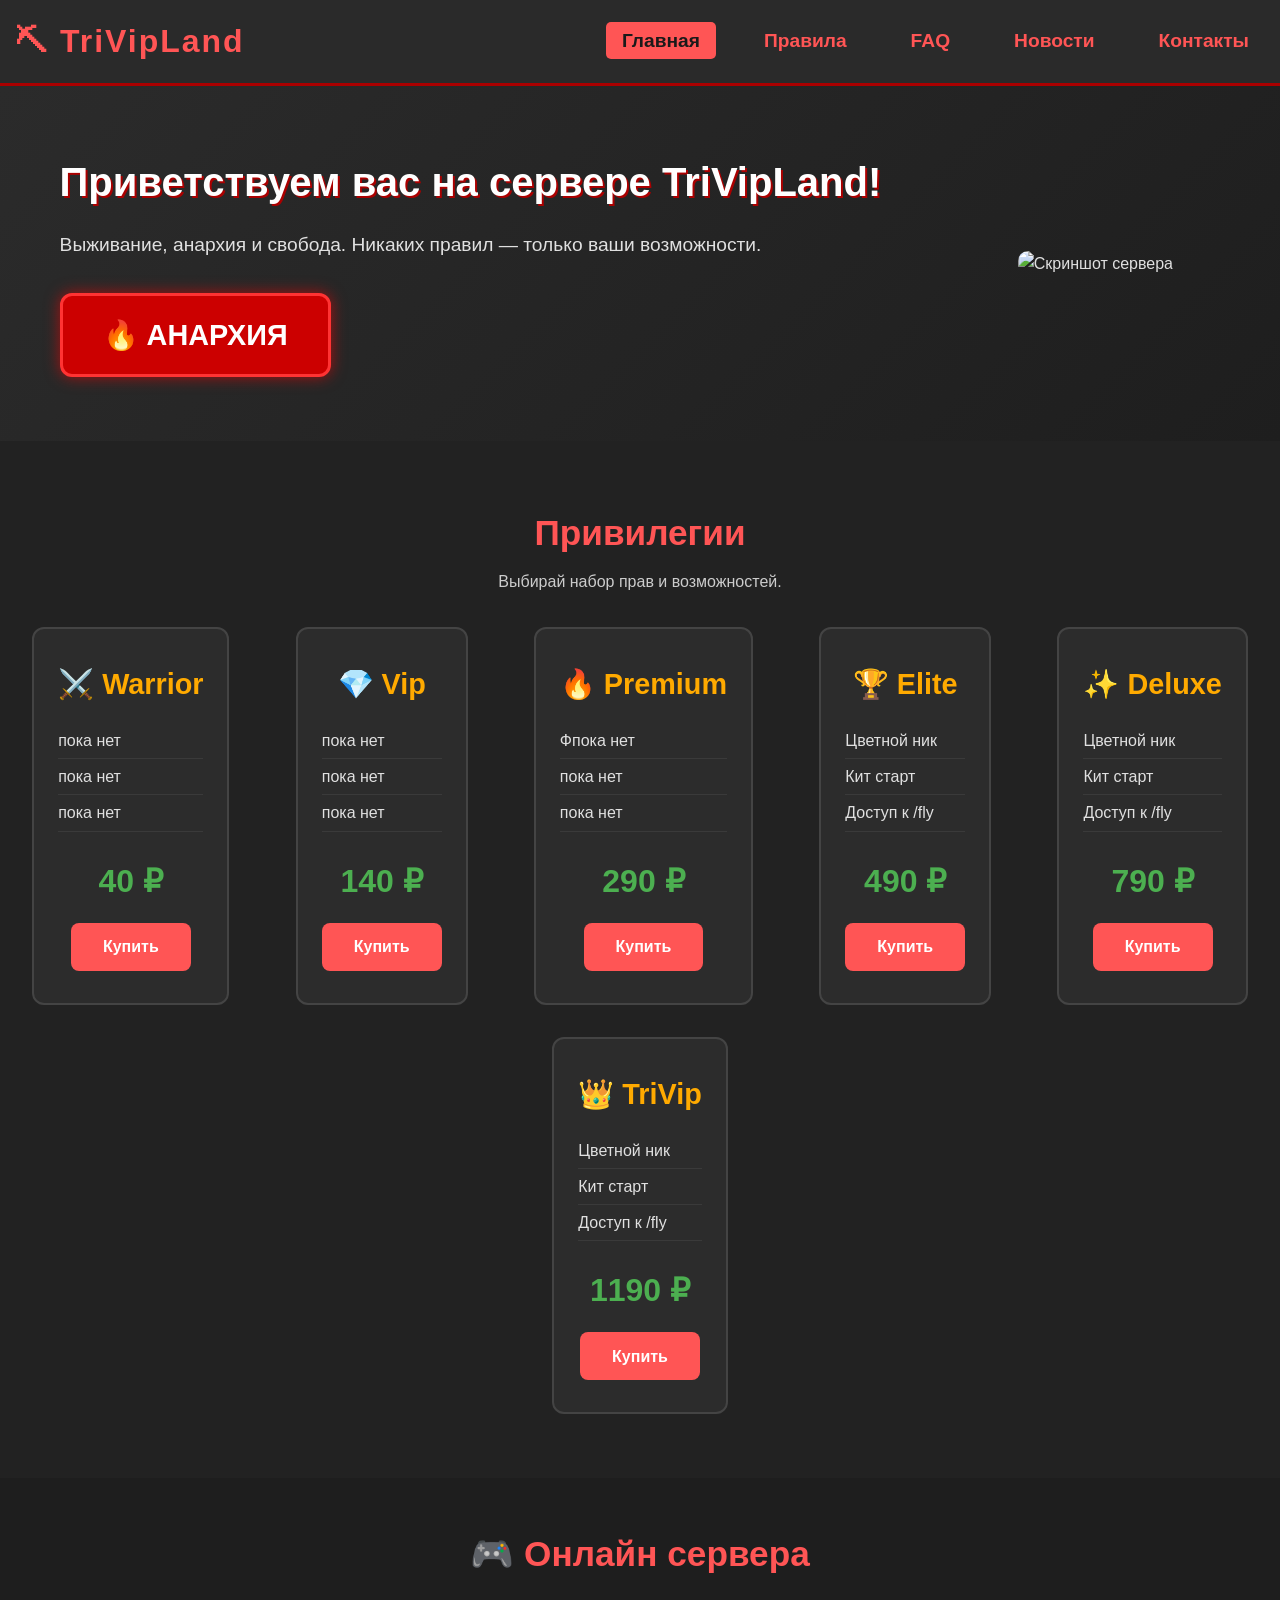
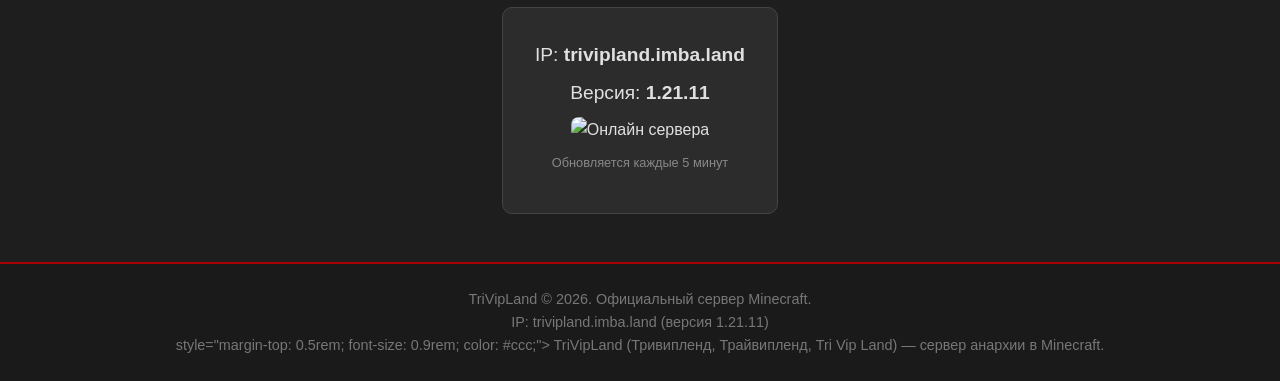
==== index.html @ c1454824 "Add files via upload" ====
<!DOCTYPE html>
<html lang="ru">
<head>
    <meta charset="UTF-8">
    <meta name="viewport" content="width=device-width, initial-scale=1.0">
    <title>TriVipLand (Тривипленд) — Анархия Minecraft сервер 1.20+</title>
    <meta name="description" content="TriVipLand (Тривипленд, Трайвипленд, Tri Vip Land) — анархичный сервер Minecraft. Выживание без правил, PvP, привилегии. IP: play.trivipland.ru.">
    <meta name="keywords" content="тривипленд, трайвипленд, tri vipland, tri vipland анархия, майнкрафт сервер анархия, trivipland, тривипленд сервер, minecraft anarchy server">
    <link rel="stylesheet" href="css/style.css">
</head>
<body>
    <header class="header">
        <div class="logo">
            <h1>⛏ TriVipLand</h1>
        </div>
        <nav class="nav">
            <ul>
                <li><a href="index.html" class="active">Главная</a></li>
                 <li><a href="rules.html">Правила</a></li>
                 <li><a href="faq.html">FAQ</a></li>
                <li><a href="news.html">Новости</a></li>
                <li><a href="contacts.html">Контакты</a></li>
            </ul>
        </nav>
    </header>

    <main>
        <section class="hero">
            <div class="hero-content">
                <h2>Приветствуем вас на сервере TriVipLand!</h2>
                <p>Выживание, анархия и свобода. Никаких правил — только ваши возможности.</p>
                <a href="#privileges" class="btn-anarchy">🔥 Анархия</a>
            </div>
            <div class="hero-image">
                <img src="images/Снимок экрана (6).png" alt="Скриншот сервера" style="max-width: 400px; width: 100%; border-radius: 10px;">
            </div>
        </section>

        <section id="privileges" class="privileges">
            <h2>Привилегии</h2>
            <p class="section-desc">Выбирай набор прав и возможностей.</p>
            <div class="cards">
                <div class="card">
                    <h3>⚔️ Warrior</h3>
                    <ul>
                        <li>пока нет</li>
                        <li>пока нет</li>
                        <li>пока нет</li>
                    </ul>
                    <p class="price">40 ₽</p>
                    <a href="#" class="btn-buy">Купить</a>
                </div>
                <div class="card">
                    <h3>💎 Vip</h3>
                    <ul>
                        <li>пока нет</li>
                        <li>пока нет</li>
                        <li>пока нет</li>
                    </ul>
                    <p class="price">140 ₽</p>
                    <a href="#" class="btn-buy">Купить</a>
                </div>
                <div class="card">
                    <h3>🔥 Premium</h3>
                    <ul>
                        <li>Фпока нет</li>
                        <li>пока нет</li>
                        <li>пока нет</li>
                    </ul>
                    <p class="price">290 ₽</p>
                    <a href="#" class="btn-buy">Купить</a>
                </div>
                <div class="card">
                <h3>🏆 Elite</h3>
                <ul>
                    <li>Цветной ник</li>
                    <li>Кит старт</li>
                    <li>Доступ к /fly</li>
                </ul>
                 <p class="price">490 ₽</p>
                 <a href="https://easydonate.ru/ТВОЙ-МАГАЗИН?product=vip" class="btn-buy">Купить</a>
            </div>
                <div class="card">
                    <h3>✨ Deluxe</h3>
                    <ul>
                        <li>Цветной ник</li>
                        <li>Кит старт</li>
                        <li>Доступ к /fly</li>
                    </ul>
                    <p class="price">790 ₽</p>
                    <a href="https://easydonate.ru/ТВОЙ-МАГАЗИН?product=vip" class="btn-buy">Купить</a>
            </div>
                <div class="card">
                    <h3>👑 TriVip</h3>
                    <ul>
                        <li>Цветной ник</li>
                        <li>Кит старт</li>
                        <li>Доступ к /fly</li>
                     </ul>
                    <p class="price">1190 ₽</p>
                    <a href="https://easydonate.ru/ТВОЙ-МАГАЗИН?product=vip" class="btn-buy">Купить</a>
                </div>
            </div>
        </section>
    </main>
    <!-- ===== ОНЛАЙН СЕРВЕРА ===== -->
<section class="online-section">
    <h2>🎮 Онлайн сервера</h2>
    <div class="online-card">
        <p>IP: <strong>trivipland.imba.land</strong></p>
        <p>Версия: <strong>1.21.11</strong></p>
        <!-- Замени IP на свой, если другой -->
        <img src="https://mcapi.us/server/image?ip=trivipland.imba.land&theme=dark" 
             alt="Онлайн сервера" 
             style="max-width: 100%; border-radius: 8px;">
        <p style="margin-top: 10px; font-size: 0.8rem; color: #888;">Обновляется каждые 5 минут</p>
    </div>
</section>
    <footer class="footer">
        <p>TriVipLand © 2026. Официальный сервер Minecraft.</p>
        <p>IP: trivipland.imba.land (версия 1.21.11)</p>
        </p> style="margin-top: 0.5rem; font-size: 0.9rem; color: #ccc;">
    TriVipLand (Тривипленд, Трайвипленд, Tri Vip Land) — сервер анархии в Minecraft. </p>
    </footer>

    <script src="js/script.js"></script>
</body>
</html>
---- css/style.css ----
* {
    margin: 0;
    padding: 0;
    box-sizing: border-box;
}

body {
    font-family: 'Segoe UI', Tahoma, Geneva, Verdana, sans-serif;
    background-color: #1a1a1a;
    color: #e0e0e0;
    line-height: 1.6;
}

a {
    color: #ff5555;
    text-decoration: none;
}

/* Шапка */
.header {
    background-color: #2a2a2a;
    padding: 1rem 2rem;
    display: flex;
    justify-content: space-between;
    align-items: center;
    border-bottom: 3px solid #aa0000;
}

.logo h1 {
    font-size: 2rem;
    color: #ff5555;
    letter-spacing: 2px;
}

.nav ul {
    list-style: none;
    display: flex;
    gap: 2rem;
}

.nav a {
    font-weight: bold;
    font-size: 1.2rem;
    padding: 0.5rem 1rem;
    border-radius: 5px;
    transition: background 0.3s;
}

.nav a.active,
.nav a:hover {
    background-color: #ff5555;
    color: #1a1a1a;
}

/* Главный экран */
.hero {
    display: flex;
    align-items: center;
    justify-content: space-around;
    padding: 4rem 2rem;
    background: linear-gradient(135deg, #2b2b2b, #1e1e1e);
    flex-wrap: wrap;
}

.hero-content {
    max-width: 600px;
}

.hero-content h2 {
    font-size: 2.5rem;
    color: #ffffff;
    margin-bottom: 1rem;
    text-shadow: 2px 2px 0 #aa0000;
}

.hero-content p {
    font-size: 1.2rem;
    margin-bottom: 2rem;
}

/* Кнопка Анархия */
.btn-anarchy {
    display: inline-block;
    background-color: #cc0000;
    color: #fff;
    font-size: 1.8rem;
    font-weight: bold;
    padding: 1rem 2.5rem;
    border: 3px solid #ff3333;
    border-radius: 12px;
    text-transform: uppercase;
    transition: 0.3s;
    box-shadow: 0 0 15px rgba(255, 0, 0, 0.6);
}

.btn-anarchy:hover {
    background-color: #ff0000;
    transform: scale(1.05);
    box-shadow: 0 0 30px rgba(255, 0, 0, 0.9);
}

.hero-image {
    min-width: 250px;
    text-align: center;
}

.placeholder-image {
    width: 300px;
    height: 200px;
    background-color: #333;
    border: 2px dashed #555;
    display: flex;
    align-items: center;
    justify-content: center;
    color: #aaa;
}

/* Привилегии */
.privileges {
    padding: 4rem 2rem;
    background-color: #222;
    text-align: center;
}

.privileges h2 {
    font-size: 2.2rem;
    color: #ff5555;
    margin-bottom: 0.5rem;
}

.section-desc {
    margin-bottom: 2rem;
    color: #ccc;
}

.cards {
    display: flex;
    justify-content: center;
    gap: 2rem;
    flex-wrap: wrap;
}

.card {
    background: #2c2c2c;
    border: 2px solid #444;
    border-radius: 12px;
    padding: 2rem 1.5rem;
    width: 250px;
    text-align: center;
    transition: transform 0.3s, border-color 0.3s;
}

.card:hover {
    transform: translateY(-5px);
    border-color: #ff5555;
}

.card h3 {
    font-size: 1.8rem;
    margin-bottom: 1rem;
    color: #ffaa00;
}

.card ul {
    list-style: none;
    text-align: left;
    margin-bottom: 1.5rem;
}

.card li {
    padding: 0.3rem 0;
    border-bottom: 1px solid #3a3a3a;
}

.price {
    font-size: 2rem;
    font-weight: bold;
    color: #4caf50;
    margin: 1rem 0;
}

.btn-buy {
    background: #ff5555;
    color: white;
    padding: 0.7rem 2rem;
    border-radius: 8px;
    display: inline-block;
    font-weight: bold;
    transition: background 0.3s;
}

.btn-buy:hover {
    background: #ff3333;
}

/* Подвал */
.footer {
    background-color: #1a1a1a;
    text-align: center;
    padding: 1.5rem;
    border-top: 2px solid #aa0000;
    font-size: 0.9rem;
    color: #777;
}
/* ===== ОНЛАЙН ===== */
.online-section {
    padding: 3rem 2rem;
    background-color: #1e1e1e;
    text-align: center;
}

.online-section h2 {
    color: #ff5555;
    font-size: 2.2rem;
    margin-bottom: 1.5rem;
}

.online-card {
    display: inline-block;
    background: #2c2c2c;
    padding: 2rem;
    border-radius: 10px;
    border: 1px solid #444;
}

.online-card p {
    font-size: 1.2rem;
    margin-bottom: 0.5rem;
}
/* ===== ПРАВИЛА ===== */
.rules-section {
    padding: 3rem 2rem;
    background-color: #1e1e1e;
    text-align: center;
}

.rules-section h2 {
    color: #ff5555;
    font-size: 2.2rem;
    margin-bottom: 1.5rem;
}

.rules-list {
    max-width: 600px;
    margin: 0 auto;
    background: #2c2c2c;
    border-radius: 10px;
    padding: 2rem;
    text-align: left;
}

.rules-list ol {
    padding-left: 1.5rem;
}

.rules-list li {
    padding: 0.5rem 0;
    color: #e0e0e0;
    font-size: 1.1rem;
    border-bottom: 1px solid #3a3a3a;
}

.rules-list li:last-child {
    border-bottom: none;
}
/* ========== АДАПТИВНОСТЬ ДЛЯ МОБИЛЬНЫХ ========== */

/* Планшеты и маленькие ноутбуки (ширина меньше 900px) */
@media screen and (max-width: 900px) {
    .header {
        flex-direction: column;
        gap: 1rem;
        padding: 1rem;
    }

    .nav ul {
        flex-wrap: wrap;
        justify-content: center;
        gap: 1rem;
    }

    .hero {
        flex-direction: column;
        text-align: center;
        padding: 2rem 1rem;
    }

    .hero-content h2 {
        font-size: 2rem;
    }

    .btn-anarchy {
        font-size: 1.4rem;
        padding: 0.8rem 1.5rem;
    }

    .cards {
        gap: 1rem;
    }

    .card {
        width: 90%;
        max-width: 350px;
    }
}

/* Телефоны (ширина меньше 600px) */
@media screen and (max-width: 600px) {
    .logo h1 {
        font-size: 1.5rem;
    }

    .nav a {
        font-size: 1rem;
        padding: 0.4rem 0.8rem;
    }

    .hero-content h2 {
        font-size: 1.7rem;
    }

    .hero-content p {
        font-size: 1rem;
    }

    .btn-anarchy {
        font-size: 1.2rem;
        padding: 0.7rem 1.2rem;
    }

    .privileges {
        padding: 2rem 1rem;
    }

    .privileges h2 {
        font-size: 1.8rem;
    }

    .card h3 {
        font-size: 1.5rem;
    }

    .price {
        font-size: 1.5rem;
    }

    /* Шаги "Как начать" и другие блоки — вертикально */
    .step {
        flex-direction: column;
        align-items: flex-start;
    }

    /* Команды — текст не слипается */
    .command-row {
        flex-direction: column;
        align-items: flex-start;
        gap: 0.3rem;
    }

    /* Подвал */
    .footer {
        padding: 1rem;
        font-size: 0.8rem;
    }
}
/* ========== ЭКСТРЕННЫЙ ФИКС ОТ СЪЕЗЖАНИЯ ========== */
html, body {
    overflow-x: hidden;
    width: 100%;
}

.header, .hero, .privileges, .commands-section, .rules-section, .start-section, .online-section, .footer, .contacts-section, .faq-section, .news-section {
    max-width: 100vw;
    padding-left: 15px;
    padding-right: 15px;
    box-sizing: border-box;
}

/* Карточки привилегий */
.cards {
    justify-content: center;
}

.card {
    width: auto;
    max-width: 320px;
    margin: 0 auto;
}

/* Таблица команд — чтобы не вылезала */
.commands-table {
    width: 100%;
    max-width: 100%;
}

.command-row {
    flex-wrap: wrap;
    word-break: break-word;
}

/* Кнопка Анархия */
.btn-anarchy {
    white-space: normal;
    display: inline-block;
    max-width: 90vw;
}

/* Шапка — меню не разбегается */
.nav ul {
    flex-wrap: wrap;
    justify-content: center;
}

/* Изображения не вылезают */
img {
    max-width: 100%;
    height: auto;
}

/* Убираем боковые отступы у body на маленьких экранах */
body {
    margin: 0;
    padding: 0;
}
/* ===== СБРОС СЪЕЗЖАНИЯ (ДОБАВИТЬ В КОНЕЦ) ===== */
* {
    box-sizing: border-box;
}

html, body {
    overflow-x: hidden;
    width: 100%;
    margin: 0;
    padding: 0;
}

header, main, footer, section, .hero, .privileges, .cards, .card,
.commands-section, .rules-section, .start-section, .online-section,
.contacts-section, .faq-section, .news-section, .commands-table,
.rules-list, .steps, .step, .footer, .hero-content, .hero-image,
.contact-card, .faq-item, .news-article {
    max-width: 100%;
}

img, video, iframe, .placeholder-image {
    max-width: 100%;
    height: auto;
}

.nav ul {
    flex-wrap: wrap;
    justify-content: center;
    padding: 0;
}

.btn-anarchy {
    white-space: normal;
    word-break: break-word;
}

.card {
    width: auto;
    flex: 0 1 auto;
    max-width: 320px;
}

.command-row, .step {
    flex-wrap: wrap;
}
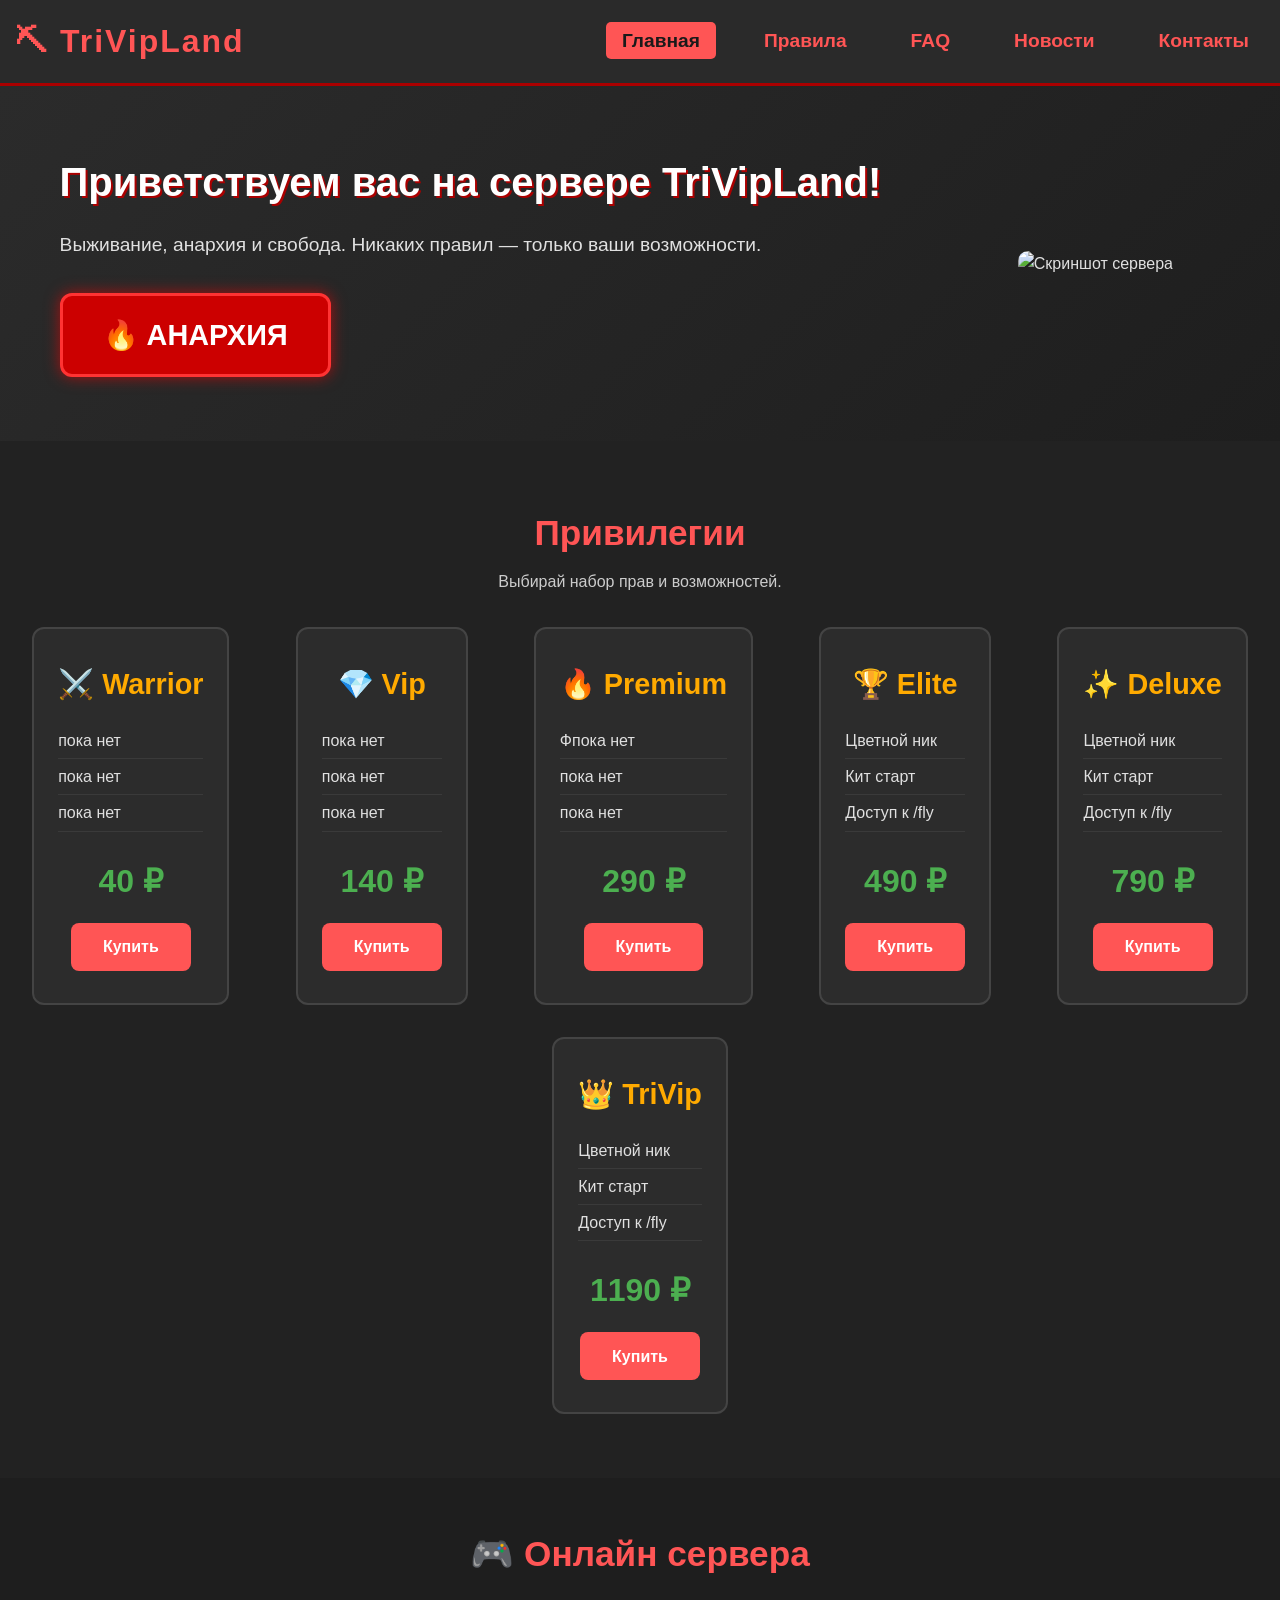
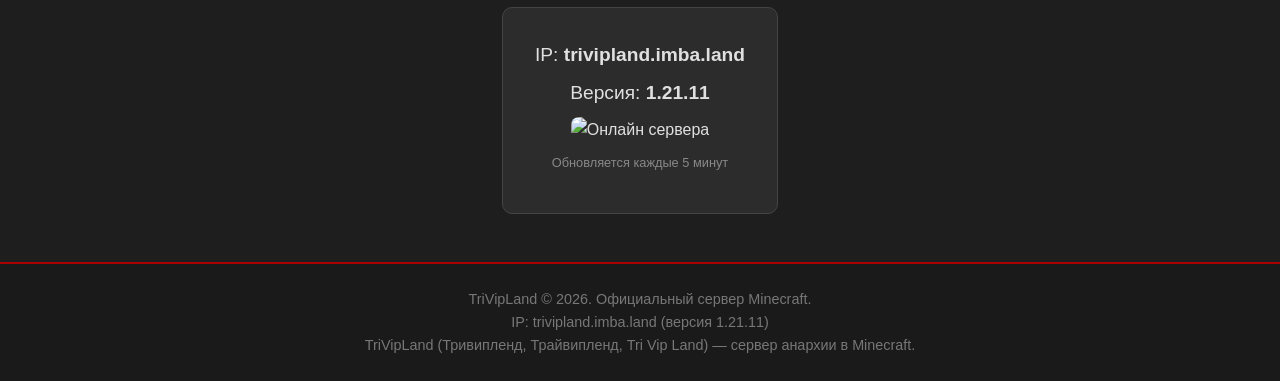
==== commit 6546ecc0: "Add files via upload" ====
--- a/index.html
+++ b/index.html
@@ -3,9 +3,10 @@
 <head>
     <meta charset="UTF-8">
     <meta name="viewport" content="width=device-width, initial-scale=1.0">
-    <title>TriVipLand (Тривипленд) — Анархия Minecraft сервер 1.20+</title>
+    <title>TriVipLand (Тривипленд) — Анархия Minecraft сервер 1.21.1</title>
     <meta name="description" content="TriVipLand (Тривипленд, Трайвипленд, Tri Vip Land) — анархичный сервер Minecraft. Выживание без правил, PvP, привилегии. IP: play.trivipland.ru.">
     <meta name="keywords" content="тривипленд, трайвипленд, tri vipland, tri vipland анархия, майнкрафт сервер анархия, trivipland, тривипленд сервер, minecraft anarchy server">
+    <link rel="icon" type="image/x-icon" href="/favicon.ico">
     <link rel="stylesheet" href="css/style.css">
 </head>
 <body>
@@ -119,8 +120,7 @@
     <footer class="footer">
         <p>TriVipLand © 2026. Официальный сервер Minecraft.</p>
         <p>IP: trivipland.imba.land (версия 1.21.11)</p>
-        </p> style="margin-top: 0.5rem; font-size: 0.9rem; color: #ccc;">
-    TriVipLand (Тривипленд, Трайвипленд, Tri Vip Land) — сервер анархии в Minecraft. </p>
+        </p>TriVipLand (Тривипленд, Трайвипленд, Tri Vip Land) — сервер анархии в Minecraft. </p>
     </footer>
 
     <script src="js/script.js"></script>
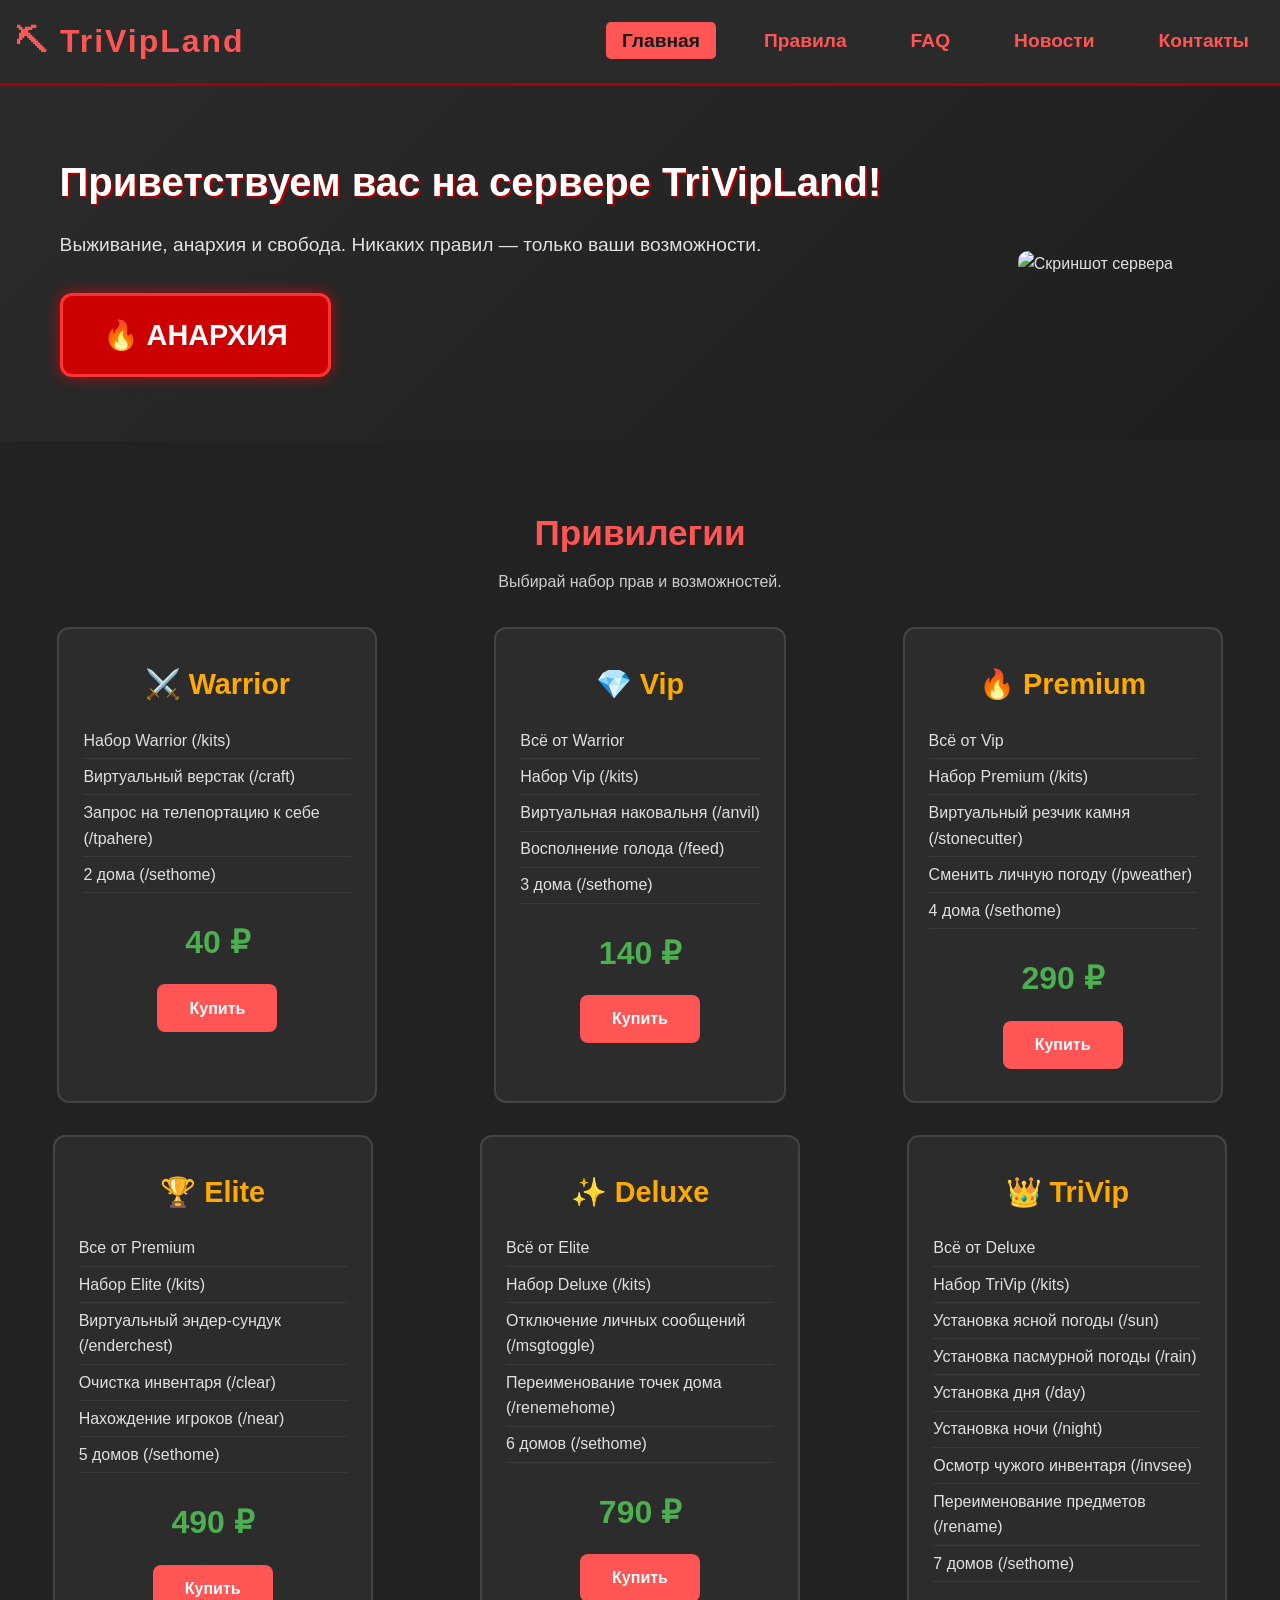
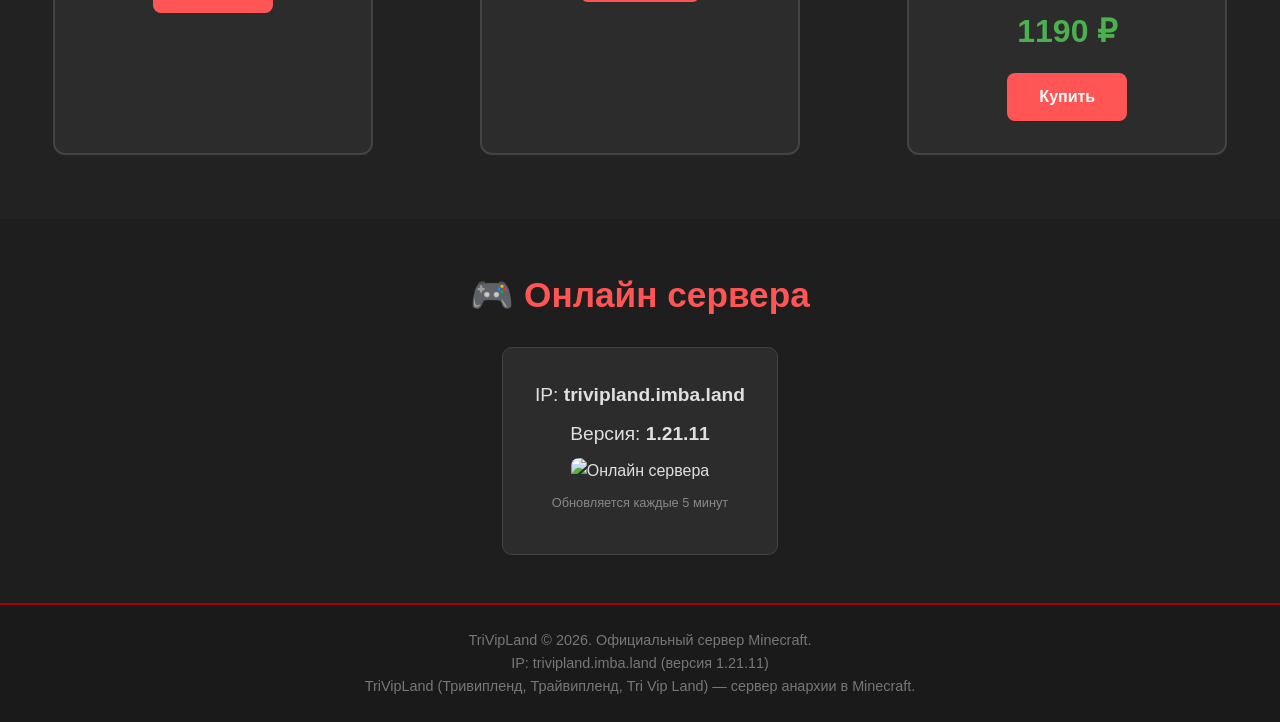
==== commit e66f2c0d: "Add files via upload" ====
--- a/index.html
+++ b/index.html
@@ -44,9 +44,10 @@
                 <div class="card">
                     <h3>⚔️ Warrior</h3>
                     <ul>
-                        <li>пока нет</li>
-                        <li>пока нет</li>
-                        <li>пока нет</li>
+                        <li>Набор Warrior (/kits)</li>
+                        <li>Виртуальный верстак (/craft)</li>
+                        <li>Запрос на телепортацию к себе (/tpahere)</li>
+                        <li>2 дома (/sethome)</li>
                     </ul>
                     <p class="price">40 ₽</p>
                     <a href="#" class="btn-buy">Купить</a>
@@ -54,9 +55,11 @@
                 <div class="card">
                     <h3>💎 Vip</h3>
                     <ul>
-                        <li>пока нет</li>
-                        <li>пока нет</li>
-                        <li>пока нет</li>
+                        <li>Всё от Warrior</li>
+                        <li>Набор Vip (/kits)</li>
+                        <li>Виртуальная наковальня (/anvil)</li>
+                        <li>Восполнение голода (/feed)</li>
+                        <li>3 дома (/sethome)</li>
                     </ul>
                     <p class="price">140 ₽</p>
                     <a href="#" class="btn-buy">Купить</a>
@@ -64,9 +67,11 @@
                 <div class="card">
                     <h3>🔥 Premium</h3>
                     <ul>
-                        <li>Фпока нет</li>
-                        <li>пока нет</li>
-                        <li>пока нет</li>
+                        <li>Всё от Vip</li>
+                        <li>Набор Premium (/kits)</li>
+                        <li>Виртуальный резчик камня (/stonecutter)</li>
+                        <li>Сменить личную погоду (/pweather)</li>
+                        <li>4 дома (/sethome)</li>
                     </ul>
                     <p class="price">290 ₽</p>
                     <a href="#" class="btn-buy">Купить</a>
@@ -74,9 +79,12 @@
                 <div class="card">
                 <h3>🏆 Elite</h3>
                 <ul>
-                    <li>Цветной ник</li>
-                    <li>Кит старт</li>
-                    <li>Доступ к /fly</li>
+                    <li>Все от Premium</li>
+                    <li>Набор Elite (/kits)</li>
+                    <li>Виртуальный эндер-сундук (/enderchest)</li>
+                    <li>Очистка инвентаря (/clear)</li>
+                    <li>Нахождение игроков (/near)</li>
+                    <li>5 домов (/sethome)</li>
                 </ul>
                  <p class="price">490 ₽</p>
                  <a href="https://easydonate.ru/ТВОЙ-МАГАЗИН?product=vip" class="btn-buy">Купить</a>
@@ -84,9 +92,11 @@
                 <div class="card">
                     <h3>✨ Deluxe</h3>
                     <ul>
-                        <li>Цветной ник</li>
-                        <li>Кит старт</li>
-                        <li>Доступ к /fly</li>
+                        <li>Всё от Elite</li>
+                        <li>Набор Deluxe (/kits)</li>
+                        <li>Отключение личных сообщений (/msgtoggle)</li>
+                        <li>Переименование точек дома (/renemehome)</li>
+                        <li>6 домов (/sethome)</li>
                     </ul>
                     <p class="price">790 ₽</p>
                     <a href="https://easydonate.ru/ТВОЙ-МАГАЗИН?product=vip" class="btn-buy">Купить</a>
@@ -94,9 +104,15 @@
                 <div class="card">
                     <h3>👑 TriVip</h3>
                     <ul>
-                        <li>Цветной ник</li>
-                        <li>Кит старт</li>
-                        <li>Доступ к /fly</li>
+                        <li>Всё от Deluxe</li>
+                        <li>Набор TriVip (/kits)</li>
+                        <li>Установка ясной погоды (/sun)</li>
+                        <li>Установка пасмурной погоды (/rain)</li>
+                        <li>Установка дня (/day)</li>
+                        <li>Установка ночи (/night)</li>
+                        <li>Осмотр чужого инвентаря (/invsee)</li>
+                        <li>Переименование предметов (/rename)</li>
+                        <li>7 домов (/sethome)</li>
                      </ul>
                     <p class="price">1190 ₽</p>
                     <a href="https://easydonate.ru/ТВОЙ-МАГАЗИН?product=vip" class="btn-buy">Купить</a>
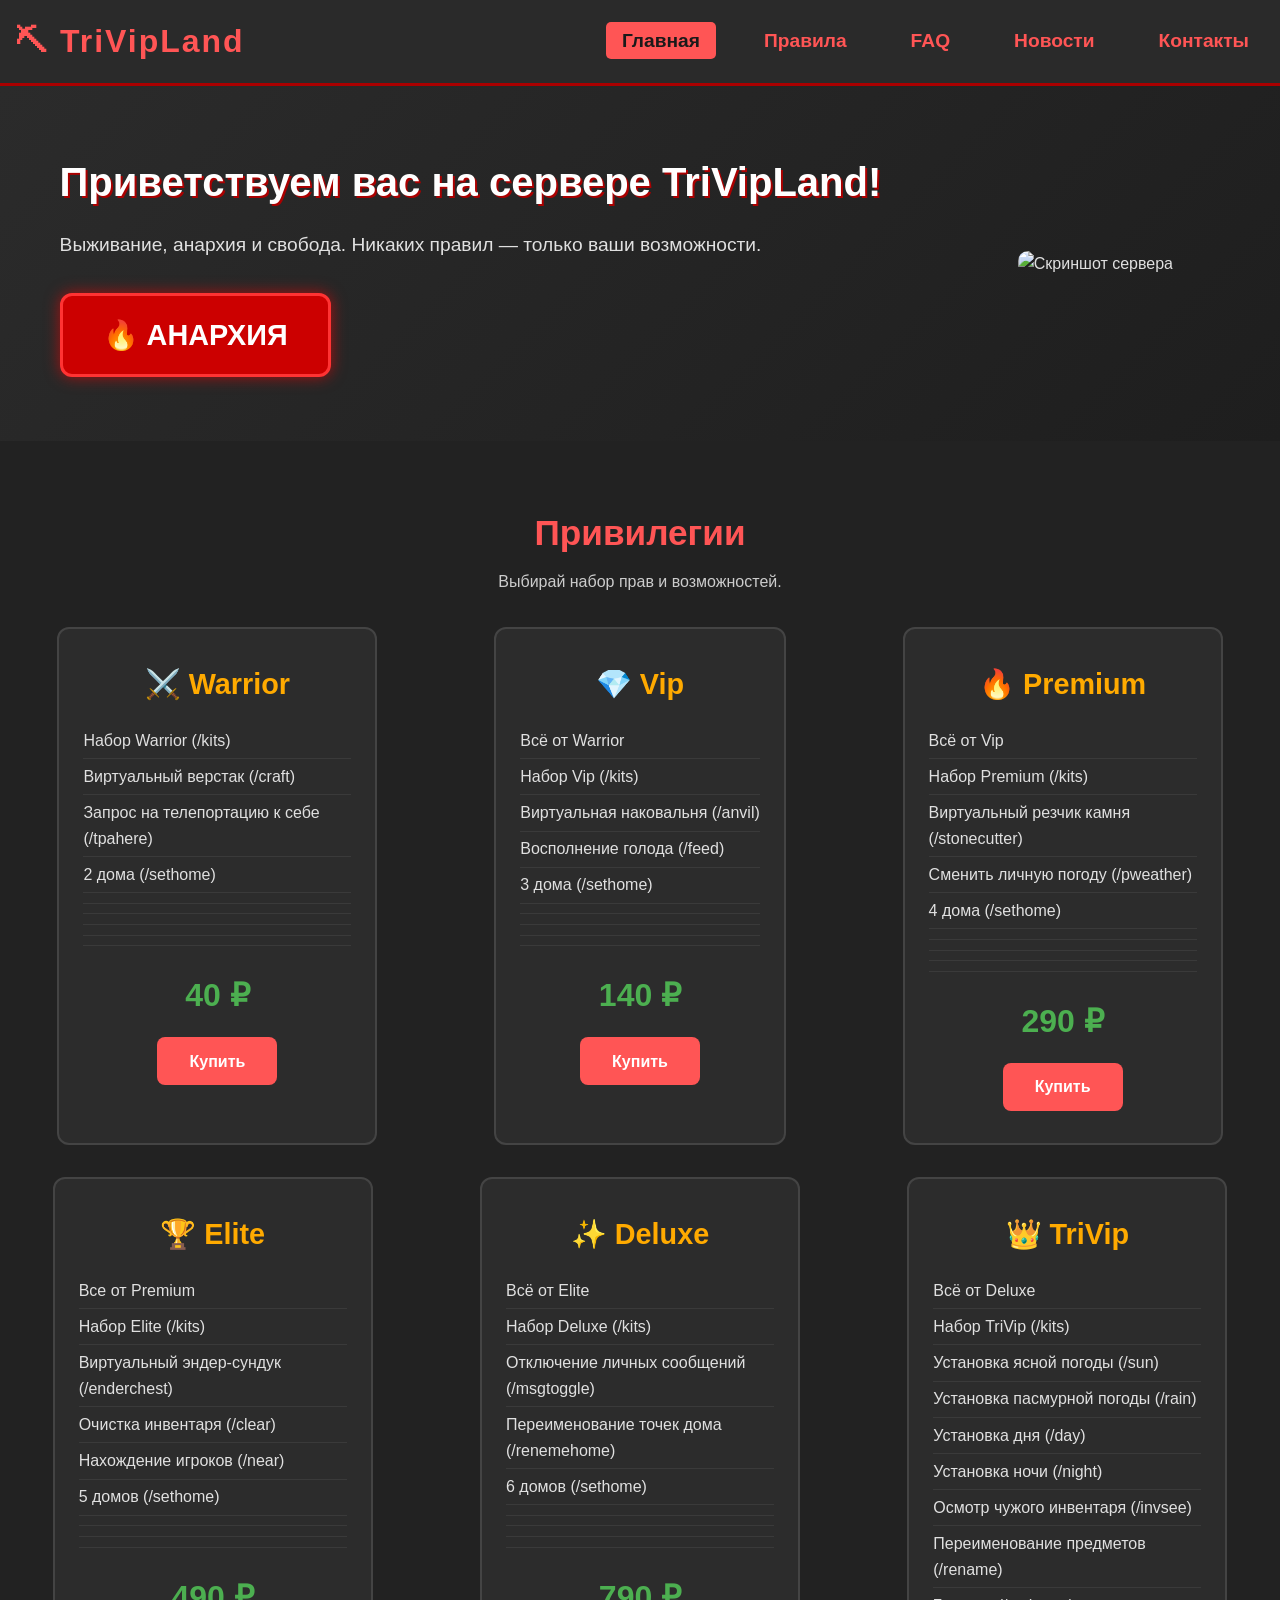
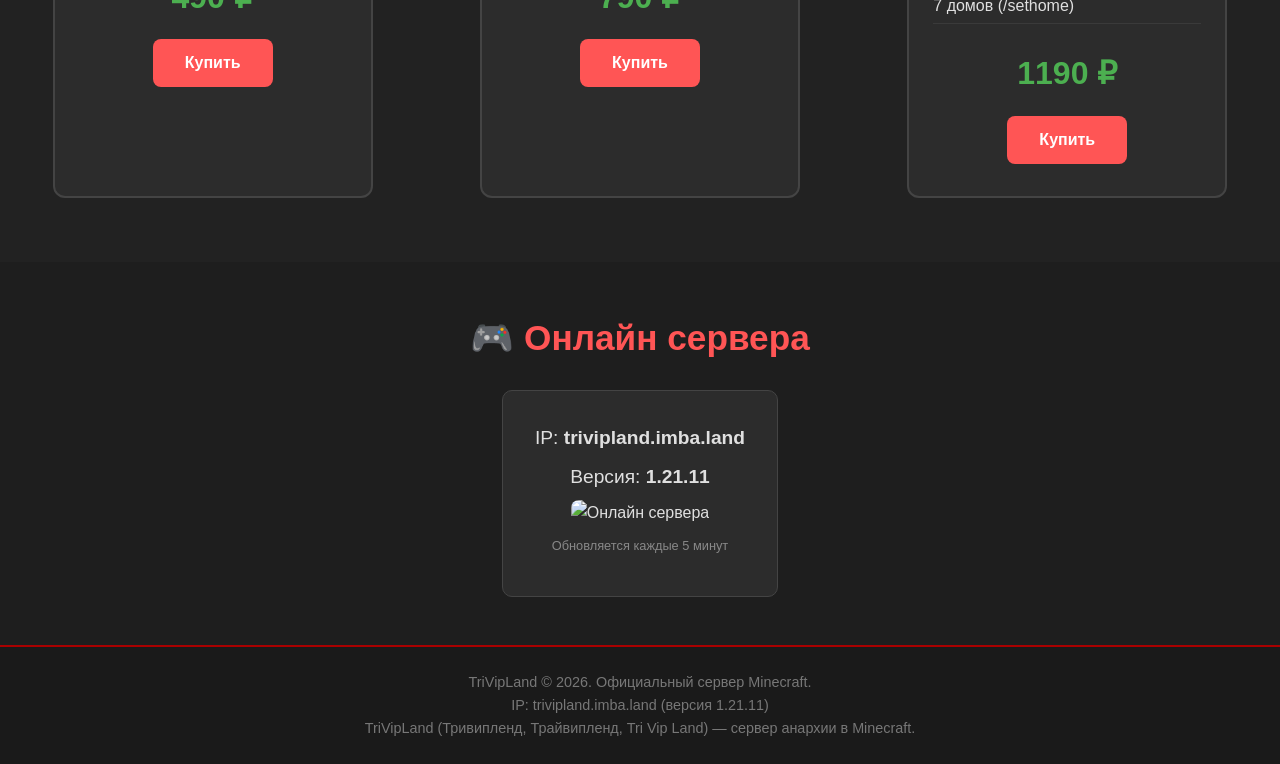
==== commit 46ee0618: "Add files via upload" ====
--- a/index.html
+++ b/index.html
@@ -48,6 +48,11 @@
                         <li>Виртуальный верстак (/craft)</li>
                         <li>Запрос на телепортацию к себе (/tpahere)</li>
                         <li>2 дома (/sethome)</li>
+                        <li></li>
+                        <li></li>
+                        <li></li>
+                        <li></li>
+                        <li></li>
                     </ul>
                     <p class="price">40 ₽</p>
                     <a href="#" class="btn-buy">Купить</a>
@@ -60,6 +65,10 @@
                         <li>Виртуальная наковальня (/anvil)</li>
                         <li>Восполнение голода (/feed)</li>
                         <li>3 дома (/sethome)</li>
+                        <li></li>
+                        <li></li>
+                        <li></li>
+                        <li></li>
                     </ul>
                     <p class="price">140 ₽</p>
                     <a href="#" class="btn-buy">Купить</a>
@@ -72,6 +81,10 @@
                         <li>Виртуальный резчик камня (/stonecutter)</li>
                         <li>Сменить личную погоду (/pweather)</li>
                         <li>4 дома (/sethome)</li>
+                        <li></li>
+                        <li></li>
+                        <li></li>
+                        <li></li>
                     </ul>
                     <p class="price">290 ₽</p>
                     <a href="#" class="btn-buy">Купить</a>
@@ -85,6 +98,9 @@
                     <li>Очистка инвентаря (/clear)</li>
                     <li>Нахождение игроков (/near)</li>
                     <li>5 домов (/sethome)</li>
+                    <li></li>
+                    <li></li>
+                    <li></li>
                 </ul>
                  <p class="price">490 ₽</p>
                  <a href="https://easydonate.ru/ТВОЙ-МАГАЗИН?product=vip" class="btn-buy">Купить</a>
@@ -97,6 +113,10 @@
                         <li>Отключение личных сообщений (/msgtoggle)</li>
                         <li>Переименование точек дома (/renemehome)</li>
                         <li>6 домов (/sethome)</li>
+                        <li></li>
+                        <li></li>
+                        <li></li>
+                        <li></li>
                     </ul>
                     <p class="price">790 ₽</p>
                     <a href="https://easydonate.ru/ТВОЙ-МАГАЗИН?product=vip" class="btn-buy">Купить</a>
